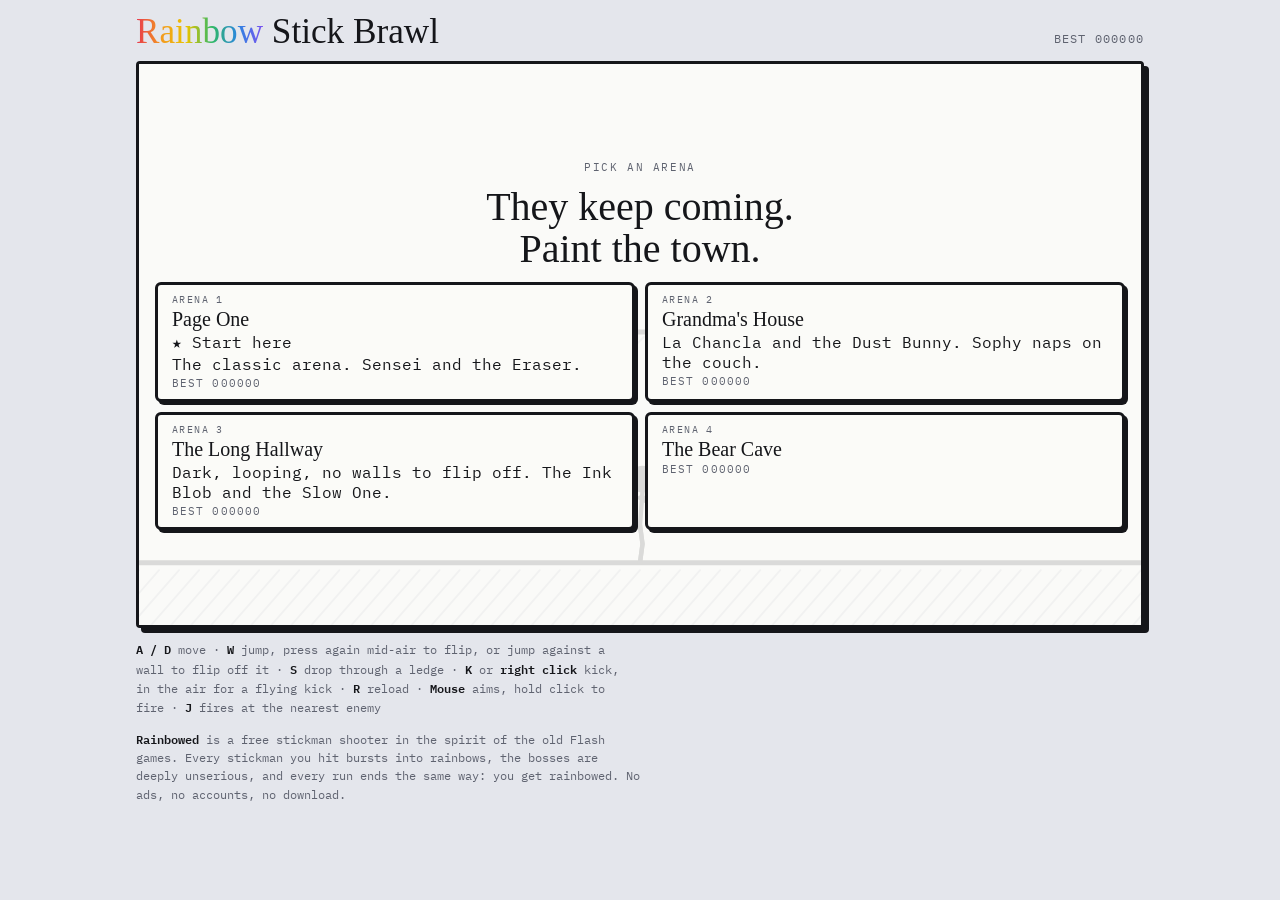
==== public/index.html @ aa9f3fd4 "Add Arena 4: The Bear Cave, with the Cub and the Clown Car A huge bear sleeps in the middle of the c" ====
<!doctype html>
<html lang="en">
<head>
<meta charset="utf-8">
<meta name="viewport" content="width=device-width, initial-scale=1, viewport-fit=cover">
<link rel="icon" href="/favicon.svg" type="image/svg+xml">
<link rel="manifest" href="/manifest.webmanifest">
<link rel="apple-touch-icon" href="/icons/apple-touch-icon.png">
<meta name="theme-color" content="#e4e6ec">
<meta name="mobile-web-app-capable" content="yes">
<meta name="apple-mobile-web-app-capable" content="yes">
<meta name="apple-mobile-web-app-title" content="Rainbowed">
<title>Rainbowed — Free Stickman Shooter | Flash-Style Browser Game</title>
<meta name="description" content="Rainbowed is a free stickman shooter in the spirit of the old Flash games: every stickman you hit bursts into rainbows. Play in your browser on a phone or computer, no download, no ads.">
<link rel="canonical" href="https://rainbowed.ca/">
<!-- link previews (Bluesky, Discord, iMessage, Facebook...) -->
<meta property="og:type" content="website">
<meta property="og:site_name" content="Rainbowed">
<meta property="og:title" content="Rainbowed: Rainbow Stick Brawl">
<meta property="og:description" content="A free stickman shooter where every enemy bursts into rainbows. Play it in your browser, no download.">
<meta property="og:url" content="https://rainbowed.ca/">
<meta property="og:image" content="https://rainbowed.ca/og.png">
<meta property="og:image:width" content="1200">
<meta property="og:image:height" content="630">
<meta property="og:image:alt" content="A stickman fires a rainbow grenade into a crowd while a supply crate parachutes in and RAINBOW TIME flashes across the screen.">
<meta name="twitter:card" content="summary_large_image">
<script type="application/ld+json">
{"@context":"https://schema.org","@type":"VideoGame","name":"Rainbowed","alternateName":"Rainbow Stick Brawl","url":"https://rainbowed.ca/","image":"https://rainbowed.ca/og.png",
 "description":"A free stickman shooter in the spirit of the old Flash games. Every stickman you hit bursts into rainbows.",
 "genre":["Action","Shooter"],"gamePlatform":"Web browser","applicationCategory":"Game","operatingSystem":"Any",
 "offers":{"@type":"Offer","price":"0","priceCurrency":"CAD"}}
</script>
<link rel="preconnect" href="https://fonts.googleapis.com">
<link rel="preconnect" href="https://fonts.gstatic.com" crossorigin>
<link rel="stylesheet" href="https://fonts.googleapis.com/css2?family=Permanent+Marker&family=IBM+Plex+Mono:wght@400;600&display=swap">
<link rel="stylesheet" href="style.css">
</head>
<body>


<main class="wrap">
  <header class="bar">
    <h1><span class="rb">Rainbow</span> Stick Brawl</h1>
    <span class="best" id="best">Best 000000</span>
  </header>

  <div class="stage">
    <canvas id="game" aria-label="Game arena"></canvas>
    <div class="pad-editor" id="pad-editor" hidden>
      <p>Drag each side up or down to fit your thumbs.</p>
      <div class="row"><button class="go ghost" id="pad-smaller" type="button" aria-label="Smaller buttons">−</button><span>Size</span><button class="go ghost" id="pad-bigger" type="button" aria-label="Bigger buttons">+</button></div>
      <div class="row"><button class="go ghost" id="pad-reset" type="button">Reset</button><button class="go" id="pad-done" type="button">Done</button></div>
    </div>
    <div id="overlay">
      <span class="arena" id="ov-arena">Pick an arena</span>
      <h2 id="ov-title">They keep coming.<br>Paint the town.</h2>
      <div class="score" id="ov-score" hidden></div>
      <div class="stats" id="ov-stats" hidden></div>
      <!-- the leaderboard: initials entry when a run makes the top 10, then the board -->
      <div class="initials" id="ov-initials" hidden>
        <span class="hs" id="ini-msg">New high score! Enter your initials</span>
        <div class="ini-row"><div class="slots" id="ini-slots"></div><button class="go" id="ini-ok" type="button">OK</button></div>
      </div>
      <ol class="board" id="ov-board" hidden></ol>
      <p id="ov-text">Stickmen pour in from both sides and drop from the sky. Every third kill in a row slows time. Reach 25 kills and something big shows up.</p>
      <div class="arenas" id="arena-list"></div>
      <button class="go ghost" id="edit-pad" type="button">Move buttons</button>
      <div class="actions" id="ov-actions" hidden>
        <button class="go" id="go" type="button">Again</button>
        <button class="go ghost" id="to-arenas" type="button">Arenas</button>
        <button class="go ghost" id="share" type="button">Share</button>
      </div>
      <!-- hidden: tap the line above the title five times -->
      <form class="code" id="code-form" hidden>
        <input id="code-input" type="text" autocomplete="off" autocapitalize="off" autocorrect="off" spellcheck="false" maxlength="20" placeholder="secret code" aria-label="Secret code">
        <button class="go ghost" type="submit">Enter</button>
        <span class="code-msg" id="code-msg"></span>
      </form>
    </div>
  </div>

  <div class="pad" id="pad">
    <!-- SNES style: a D-pad on the left, the four-button diamond on the right -->
    <div class="rack rack-l dpad" id="rack-left">
      <button data-k="jump" class="n" type="button" aria-label="Jump">▲</button>
      <button data-k="left" class="w" type="button" aria-label="Move left">◀</button>
      <button data-k="right" class="e" type="button" aria-label="Move right">▶</button>
      <button data-k="down" class="s" type="button" aria-label="Drop through a shelf">▼</button>
    </div>
    <div class="rack rack-r" id="rack-right">
      <button data-k="reload" class="n small" type="button">Reload</button>
      <button data-k="kick" class="w" type="button">Kick</button>
      <button data-k="fire" class="e fire" type="button">Fire</button>
      <button data-k="jump" class="s" type="button">Jump</button>
    </div>
  </div>

  <p class="help help-desk"><b>A / D</b> move · <b>W</b> jump, press again mid-air to flip, or jump against a wall to flip off it · <b>S</b> drop through a ledge · <b>K</b> or <b>right click</b> kick, in the air for a flying kick · <b>R</b> reload · <b>Mouse</b> aims, hold click to fire · <b>J</b> fires at the nearest enemy</p>
  <p class="help help-touch"><b>Fire</b> auto-aims at the nearest stickman. You can also press and hold the arena to shoot where your finger is. The gun holds 12 shots and reloads on its own, so kick while it does. Tap <b>Jump</b> twice to backflip, or jump against a wall to flip off it. <b>Kick</b> launches stickmen into each other. Turn your phone sideways for a bigger arena.</p>
  <p class="about"><b>Rainbowed</b> is a free stickman shooter in the spirit of the old Flash games. Every stickman you hit bursts into rainbows, the bosses are deeply unserious, and every run ends the same way: you get rainbowed. No ads, no accounts, no download.</p>
</main>

<!-- Engine first, then arenas and bosses register themselves, then main boots the game. -->
<script src="js/engine/core.js"></script>
<script src="js/arenas/page-one.js"></script>
<script src="js/arenas/grandmas-house.js"></script>
<script src="js/arenas/long-hallway.js"></script>
<script src="js/arenas/bear-cave.js"></script>
<script src="js/engine/input.js"></script>
<script src="js/engine/world.js"></script>
<script src="js/engine/weapons.js"></script>
<script src="js/engine/wipe.js"></script>
<script src="js/engine/bosses.js"></script>
<script src="js/bosses/giant.js"></script>
<script src="js/bosses/sensei.js"></script>
<script src="js/bosses/eraser.js"></script>
<script src="js/bosses/dustbunny.js"></script>
<script src="js/bosses/chancla.js"></script>
<script src="js/bosses/inkblob.js"></script>
<script src="js/bosses/slowone.js"></script>
<script src="js/bosses/cub.js"></script>
<script src="js/bosses/clowncar.js"></script>
<script src="js/engine/update.js"></script>
<script src="js/engine/draw.js"></script>
<script src="js/engine/padlayout.js"></script>
<script src="js/engine/board.js"></script>
<script src="js/main.js"></script>
</body>
</html>
---- public/style.css ----
/* Layout: one sheet of paper as the arena, ink-drawn controls beneath it, like an old Flash player window on a desk */
:root{
  --desk:#e4e6ec;
  --paper:#fbfbf8;
  --ink:#15161a;
  --muted:#5f6370;
  --accent:#e8384f;
  --display:"Permanent Marker","Marker Felt","Comic Sans MS",cursive;
  --mono:"IBM Plex Mono",ui-monospace,Menlo,Consolas,monospace;
  color-scheme:light;
}
html,body{height:100%}
body{background:var(--desk);color:var(--ink);font-family:var(--mono);-webkit-tap-highlight-color:transparent}
.wrap{max-width:1040px;margin-inline:auto;padding-inline:16px;padding-block:14px 22px;display:flex;flex-direction:column;gap:12px;box-sizing:border-box}
.bar{display:flex;align-items:baseline;justify-content:space-between;gap:8px 16px;flex-wrap:wrap}
h1{font-family:var(--display);font-weight:400;font-size:clamp(1.4rem,4.2vw,2.2rem);line-height:1;margin:0;text-wrap:balance}
h1 .rb{background:linear-gradient(90deg,#e8384f,#f39a1f,#e9c400,#2fb866,#2b86e0,#7a4ff0);-webkit-background-clip:text;background-clip:text;color:transparent}
.best{font-size:.75rem;letter-spacing:.1em;text-transform:uppercase;color:var(--muted);font-variant-numeric:tabular-nums}
.stage{position:relative;width:100%;max-width:min(100%,max(320px,calc((100dvh - 230px) * 16 / 9)));margin-inline:auto;aspect-ratio:16/9;background:var(--paper);border:3px solid var(--ink);border-radius:4px;box-shadow:5px 5px 0 var(--ink);overflow:hidden;box-sizing:border-box}
canvas{display:block;width:100%;height:100%;touch-action:none;cursor:crosshair}
#overlay{position:absolute;inset:0;display:flex;flex-direction:column;align-items:center;justify-content:center;gap:12px;text-align:center;padding:16px;background:color-mix(in srgb,var(--paper) 86%,transparent)}
#overlay.wiped{background:transparent}
#overlay h2{font-family:var(--display);font-weight:400;font-size:clamp(1.3rem,5vw,2.5rem);line-height:1.05;margin:0;text-wrap:balance}
#overlay .arena{font-size:.7rem;letter-spacing:.14em;text-transform:uppercase;color:var(--muted)}
#overlay p{margin:0;max-width:38ch;color:var(--muted);font-size:.82rem;line-height:1.5}
#overlay .arenas{display:flex;flex-wrap:wrap;justify-content:center;gap:10px}
/* the start screen: arenas in a 2x2 grid, and the intro line goes (it's in the about text) */
#overlay.picking .arenas{display:grid;grid-template-columns:repeat(2,minmax(0,auto));justify-content:center}
#overlay.picking #ov-text{display:none}
@media (max-height:520px){
  #overlay.picking h2{display:none}
  #overlay.picking{gap:6px;padding-inline:8px}
  /* a phone on its side: all four arenas in one row */
  #overlay.picking .arenas{grid-template-columns:repeat(4,minmax(0,1fr));gap:6px;width:100%}
  #overlay.picking .arena-card{padding:5px 7px 6px;box-shadow:2px 2px 0 var(--ink);border-width:2.5px}
  #overlay.picking .arena-card .name{font-size:.92rem;line-height:1.05}
  #overlay.picking .arena-card .num{font-size:.5rem}
  #overlay.picking .arena-card .best{font-size:.56rem}
  #overlay.picking .arena-card .top3{font-size:.56rem;gap:0}
  #overlay.picking .arena-card .top3 li{gap:4px}
}
.arena-card{display:grid;align-content:start;gap:2px;text-align:left;min-width:150px;padding:8px 14px 9px;border:3px solid var(--ink);border-radius:6px;background:var(--paper);color:var(--ink);box-shadow:3px 3px 0 var(--ink);cursor:pointer;font:inherit}
.arena-card .num{font-size:.62rem;letter-spacing:.14em;text-transform:uppercase;color:var(--muted)}
.arena-card .name{font-family:var(--display);font-size:1.25rem;line-height:1.1}
.arena-card .best{font-size:.68rem;color:var(--muted);font-variant-numeric:tabular-nums}
.arena-card .top3{list-style:none;margin:4px 0 0;padding:5px 0 0;border-top:1.5px dashed var(--muted);display:grid;gap:1px;font-size:.66rem;font-variant-numeric:tabular-nums}
.arena-card .top3 li{display:flex;gap:7px}
.arena-card .top3 .r{color:var(--muted)}
.arena-card .top3 .n{font-weight:600;letter-spacing:.1em}
.arena-card .top3 .s{margin-left:auto}
.arena-card .top3 li:first-child{color:var(--accent)}
.arena-card .top3 li.empty{color:var(--muted);font-style:italic}
@media (max-width:560px){.arena-card .top3{display:none}}
.arena-card:hover{border-color:var(--accent);box-shadow:3px 3px 0 var(--accent)}
.arena-card:focus-visible{outline:3px solid var(--accent);outline-offset:3px}
.arena-card:disabled{border-style:dashed;box-shadow:none;background:transparent;color:var(--muted);cursor:default}
.arena-card:disabled:hover{border-color:var(--ink)}
#overlay .actions{display:flex;flex-wrap:wrap;justify-content:center;gap:10px}
.code{display:flex;flex-wrap:wrap;justify-content:center;align-items:center;gap:8px}
.code input{font:600 .9rem "IBM Plex Mono",ui-monospace,monospace;padding:7px 10px;width:10em;border:3px solid var(--ink);border-radius:6px;background:var(--paper);color:var(--ink)}
.code input:focus-visible{outline:3px solid var(--accent);outline-offset:2px}
.code-msg{flex-basis:100%;font-size:.75rem;color:var(--muted);min-height:1em}
#ov-arena{cursor:default;user-select:none;-webkit-user-select:none}
.go.ghost{background:transparent;color:var(--ink)}
.go.ghost:hover{background:var(--ink);border-color:var(--ink);color:var(--paper)}
@media (max-width:560px),(max-height:520px){#overlay{gap:8px;padding:10px}#overlay h2{font-size:clamp(1.1rem,4vw,1.6rem)}#overlay.picking p{display:none}.arena-card{min-width:0;padding:6px 10px}.arena-card .name{font-size:1rem}.go{font-size:1rem;padding:6px 18px}}
#overlay .stats{display:flex;gap:6px 18px;flex-wrap:wrap;justify-content:center;font-size:.72rem;letter-spacing:.12em;text-transform:uppercase;color:var(--muted);font-variant-numeric:tabular-nums}
@media (max-width:560px){#overlay.picking h2{display:none}.arena-card .num{font-size:.55rem}#overlay p{display:none}#overlay .score{font-size:1.5rem}#overlay .arena{font-size:.6rem}#overlay .stats{gap:2px 12px;font-size:.62rem}}
#overlay .stats b{color:var(--ink);font-weight:600;letter-spacing:.04em}
#overlay .initials{display:flex;flex-direction:column;align-items:center;gap:4px}
#overlay .initials .hs{font-family:var(--display);font-size:1rem;color:var(--accent)}
#overlay .slots{display:flex;gap:14px}
#overlay .slot{display:flex;flex-direction:column;align-items:center}
#overlay .slot button{background:none;border:0;color:var(--ink);font-size:.85rem;padding:2px 12px;cursor:pointer;touch-action:manipulation}
#overlay .slot b{font-family:var(--display);font-weight:400;font-size:2rem;line-height:1.1;width:1.3em;border-bottom:3px solid var(--muted);cursor:pointer}
#overlay .slot.on b{border-color:var(--accent);color:var(--accent)}
#overlay .initials .go{font-size:.95rem;padding:4px 22px}
#overlay .ini-row{display:flex;align-items:center;gap:22px}
/* short screens (a phone on its side): make room for the initials and the board */
@media (max-height:520px){
  #overlay.ranked{gap:5px}
  #overlay.ranked .arena{display:none}
  #overlay.ranked h2{font-size:1.15rem}
  #overlay.ranked .score{font-size:1.5rem;line-height:1}
  #overlay.ranked .initials .hs{font-size:.85rem}
  #overlay.ranked .slot b{font-size:1.5rem}
  #overlay.ranked .slot button{padding:0 12px;font-size:.75rem}
  #overlay.ranked .board{font-size:.68rem}
  #overlay.ranked .go{font-size:.95rem;padding:4px 18px}
}
#overlay .board{list-style:none;margin:0;padding:0;display:grid;grid-auto-flow:column;grid-template-rows:repeat(5,auto);gap:1px 28px;font-size:.78rem;font-variant-numeric:tabular-nums}
#overlay .board li{display:flex;gap:10px;color:var(--ink)}
#overlay .board .r{color:var(--muted);min-width:2ch;text-align:right}
#overlay .board .n{font-weight:600;letter-spacing:.12em}
#overlay .board li.me{color:var(--accent)}
#overlay .board li.empty{color:var(--muted)}
/* narrow portrait phones: squeeze the board and buttons onto the small arena */
@media (max-width:560px){
  #overlay.ranked{gap:3px;padding:6px}
  #overlay.ranked .arena,#overlay.ranked .stats{display:none}
  #overlay.ranked h2{font-size:1rem}
  #overlay.ranked .score{font-size:1.2rem;line-height:1}
  #overlay.ranked .board{font-size:.58rem;gap:0 16px}
  #overlay.ranked .initials .hs{font-size:.72rem}
  #overlay.ranked .slot b{font-size:1.2rem}
  #overlay.ranked .slot button{padding:0 10px;font-size:.65rem}
  #overlay.ranked .actions{flex-wrap:nowrap;gap:6px}
  #overlay.ranked .go{font-size:.8rem;padding:3px 12px}
}
#overlay .score{font-family:var(--display);font-size:clamp(1.6rem,6vw,3rem);color:var(--ink);font-variant-numeric:tabular-nums}
.go{font-family:var(--display);font-size:1.15rem;padding:9px 28px;border:3px solid var(--ink);background:var(--ink);color:var(--paper);border-radius:999px;cursor:pointer}
.go:hover{background:var(--accent);border-color:var(--accent)}
.go:focus-visible,.pad button:focus-visible{outline:3px solid var(--accent);outline-offset:3px}
.pad{display:none;justify-content:space-between;align-items:center;gap:8px;user-select:none;-webkit-user-select:none;touch-action:none;--bs:clamp(46px,13vw,58px)}
/* each rack is a diamond of four round buttons, like a D-pad or the SNES A/B/X/Y */
.rack{position:relative;flex:none;width:calc(var(--bs) * 2.44);height:calc(var(--bs) * 2.44)}
.pad button{position:absolute;box-sizing:border-box;width:var(--bs);height:var(--bs);border-radius:50%;border:3px solid var(--ink);background:var(--paper);color:var(--ink);font-family:var(--display);font-size:calc(var(--bs) * .27);touch-action:none;padding:0;box-shadow:3px 3px 0 var(--ink)}
.rack .n{left:calc(var(--bs) * .72);top:0}
.rack .w{left:0;top:calc(var(--bs) * .72)}
.rack .e{left:calc(var(--bs) * 1.44);top:calc(var(--bs) * .72)}
.rack .s{left:calc(var(--bs) * .72);top:calc(var(--bs) * 1.44)}
.dpad button{font-size:calc(var(--bs) * .36)}
.pad button.on{background:var(--ink);color:var(--paper);transform:translate(2px,2px);box-shadow:1px 1px 0 var(--ink)}
.pad .fire{background:var(--accent);color:var(--paper)}
.pad .fire.on{background:var(--ink)}
.pad .small{font-size:calc(var(--bs) * .22)}
#edit-pad{display:none}
.pad-editor{position:absolute;inset:0;z-index:3;display:flex;flex-direction:column;align-items:center;justify-content:center;gap:10px;text-align:center;padding:12px;background:color-mix(in srgb,var(--paper) 80%,transparent)}
.pad-editor p{margin:0;font-size:.85rem;color:var(--ink)}
.pad-editor .row{display:flex;gap:10px;align-items:center}
.pad-editor .row span{font-size:.75rem;letter-spacing:.12em;text-transform:uppercase;color:var(--muted)}
.pad-editor #pad-smaller,.pad-editor #pad-bigger{padding:2px 16px;font-size:1.3rem}
body.editing .rack{outline:3px dashed var(--accent);outline-offset:6px;border-radius:12px;cursor:ns-resize}
.about{font-size:.72rem;line-height:1.6;color:var(--muted);margin:0;max-width:72ch}
.about b{color:var(--ink);font-weight:600}
.help{margin:0;font-size:.78rem;line-height:1.55;color:var(--muted);max-width:70ch}
.help b{color:var(--ink);font-weight:600}
@media (pointer:coarse){.pad{display:flex}.help-desk{display:none}}
@media (pointer:fine){.help-touch{display:none}}
/* Phone sideways: controls on the sides, vertically centred where thumbs rest; the arena gets the full height */
@media (pointer:coarse) and (orientation:landscape){
  .wrap{max-width:none;min-height:100dvh;display:grid;grid-template-columns:1fr auto 1fr;grid-template-areas:"move stage act";align-items:center;gap:10px;padding-block:6px;padding-left:max(24px,calc(env(safe-area-inset-left,0px) + 12px));padding-right:max(24px,calc(env(safe-area-inset-right,0px) + 12px))}
  .bar,.help,.about{display:none}
  .stage{grid-area:stage;max-width:none;margin:0}
  .pad{display:contents}
  .wrap,.pad{--bs:calc(52px * var(--pad-scale, 1))}
  .stage{width:min(calc(100vw - var(--bs) * 4.88 - 84px),calc((100dvh - 16px) * 16 / 9))}
  /* each side's height is set by the Move buttons editor (--pad-left / --pad-right, in % of screen height) */
  .rack-l{grid-area:move;align-self:start;justify-self:center;margin-top:calc(var(--pad-left, 18) * 1dvh)}
  .rack-r{grid-area:act;align-self:start;justify-self:center;margin-top:calc(var(--pad-right, 14) * 1dvh)}
  #overlay.picking #edit-pad{display:inline-block;font-size:.8rem;padding:4px 14px}
}

/* page reset */
html,body{margin:0}:root{padding-top:env(safe-area-inset-top,0px);padding-bottom:env(safe-area-inset-bottom,0px)}[hidden]{display:none!important}
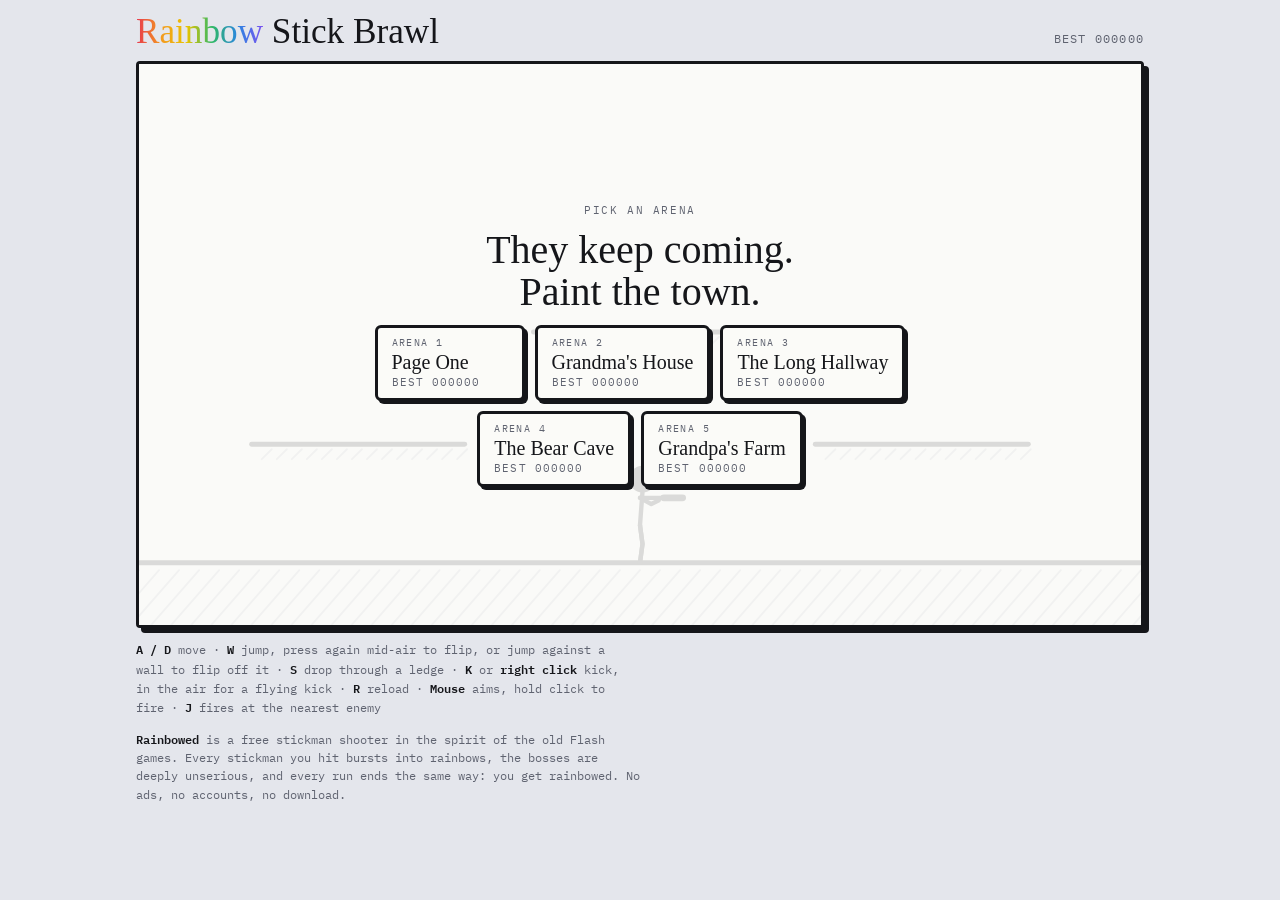
==== commit 94820984: "Add Arena 5: Grandpa's Farm, with Buster, the Rooster and Grandpa A red barn (stickmen come out of t" ====
--- a/public/index.html
+++ b/public/index.html
@@ -106,6 +106,7 @@
 <script src="js/arenas/grandmas-house.js"></script>
 <script src="js/arenas/long-hallway.js"></script>
 <script src="js/arenas/bear-cave.js"></script>
+<script src="js/arenas/grandpas-farm.js"></script>
 <script src="js/engine/input.js"></script>
 <script src="js/engine/world.js"></script>
 <script src="js/engine/weapons.js"></script>
@@ -120,6 +121,8 @@
 <script src="js/bosses/slowone.js"></script>
 <script src="js/bosses/cub.js"></script>
 <script src="js/bosses/clowncar.js"></script>
+<script src="js/bosses/rooster.js"></script>
+<script src="js/bosses/grandpa.js"></script>
 <script src="js/engine/update.js"></script>
 <script src="js/engine/draw.js"></script>
 <script src="js/engine/padlayout.js"></script>
--- a/public/style.css
+++ b/public/style.css
@@ -25,19 +25,22 @@
 #overlay p{margin:0;max-width:38ch;color:var(--muted);font-size:.82rem;line-height:1.5}
 #overlay .arenas{display:flex;flex-wrap:wrap;justify-content:center;gap:10px}
 /* the start screen: arenas in a 2x2 grid, and the intro line goes (it's in the about text) */
-#overlay.picking .arenas{display:grid;grid-template-columns:repeat(2,minmax(0,auto));justify-content:center}
+#overlay.picking .arenas{display:flex;flex-wrap:wrap;justify-content:center;max-width:calc(var(--cols,2) * 200px + 20px)}
 #overlay.picking #ov-text{display:none}
 @media (max-height:520px){
   #overlay.picking h2{display:none}
   #overlay.picking{gap:6px;padding-inline:8px}
   /* a phone on its side: all four arenas in one row */
-  #overlay.picking .arenas{grid-template-columns:repeat(4,minmax(0,1fr));gap:6px;width:100%}
-  #overlay.picking .arena-card{padding:5px 7px 6px;box-shadow:2px 2px 0 var(--ink);border-width:2.5px}
-  #overlay.picking .arena-card .name{font-size:.92rem;line-height:1.05}
+  #overlay.picking .arenas{display:grid;max-width:none;grid-template-columns:repeat(var(--n,4),minmax(0,1fr));gap:6px;width:100%}
+  #overlay.picking .arena-card{padding:5px 5px 6px;box-shadow:2px 2px 0 var(--ink);border-width:2.5px}
+  #overlay.picking .arena-card{container-type:inline-size}
+  #overlay.picking .arena-card .name{font-size:min(.8rem, 17cqw);line-height:1.05}
   #overlay.picking .arena-card .num{font-size:.5rem}
-  #overlay.picking .arena-card .best{font-size:.56rem}
-  #overlay.picking .arena-card .top3{font-size:.56rem;gap:0}
+  #overlay.picking .arena-card .best{font-size:min(.52rem, 11cqw);white-space:nowrap}
+  #overlay.picking .arena-card .top3{font-size:.52rem;gap:0}
   #overlay.picking .arena-card .top3 li{gap:4px}
+  #overlay.picking .arena-card .top3 .r{display:none}   /* the order shows the ranking; saves room */
+  #overlay.picking .arena-card .top3 .n{letter-spacing:.02em}
 }
 .arena-card{display:grid;align-content:start;gap:2px;text-align:left;min-width:150px;padding:8px 14px 9px;border:3px solid var(--ink);border-radius:6px;background:var(--paper);color:var(--ink);box-shadow:3px 3px 0 var(--ink);cursor:pointer;font:inherit}
 .arena-card .num{font-size:.62rem;letter-spacing:.14em;text-transform:uppercase;color:var(--muted)}
@@ -50,7 +53,7 @@
 .arena-card .top3 .s{margin-left:auto}
 .arena-card .top3 li:first-child{color:var(--accent)}
 .arena-card .top3 li.empty{color:var(--muted);font-style:italic}
-@media (max-width:560px){.arena-card .top3{display:none}}
+@media (max-width:560px){.arena-card .top3{display:none}#overlay.picking .arenas{display:grid;max-width:none;grid-template-columns:repeat(var(--pcols,2),minmax(0,auto));gap:6px}#overlay.picking .arena-card{padding:4px 8px 5px}#overlay.picking .arena-card .name{font-size:.82rem}#overlay.picking .arena-card .best{font-size:.55rem;white-space:nowrap}}
 .arena-card:hover{border-color:var(--accent);box-shadow:3px 3px 0 var(--accent)}
 .arena-card:focus-visible{outline:3px solid var(--accent);outline-offset:3px}
 .arena-card:disabled{border-style:dashed;box-shadow:none;background:transparent;color:var(--muted);cursor:default}
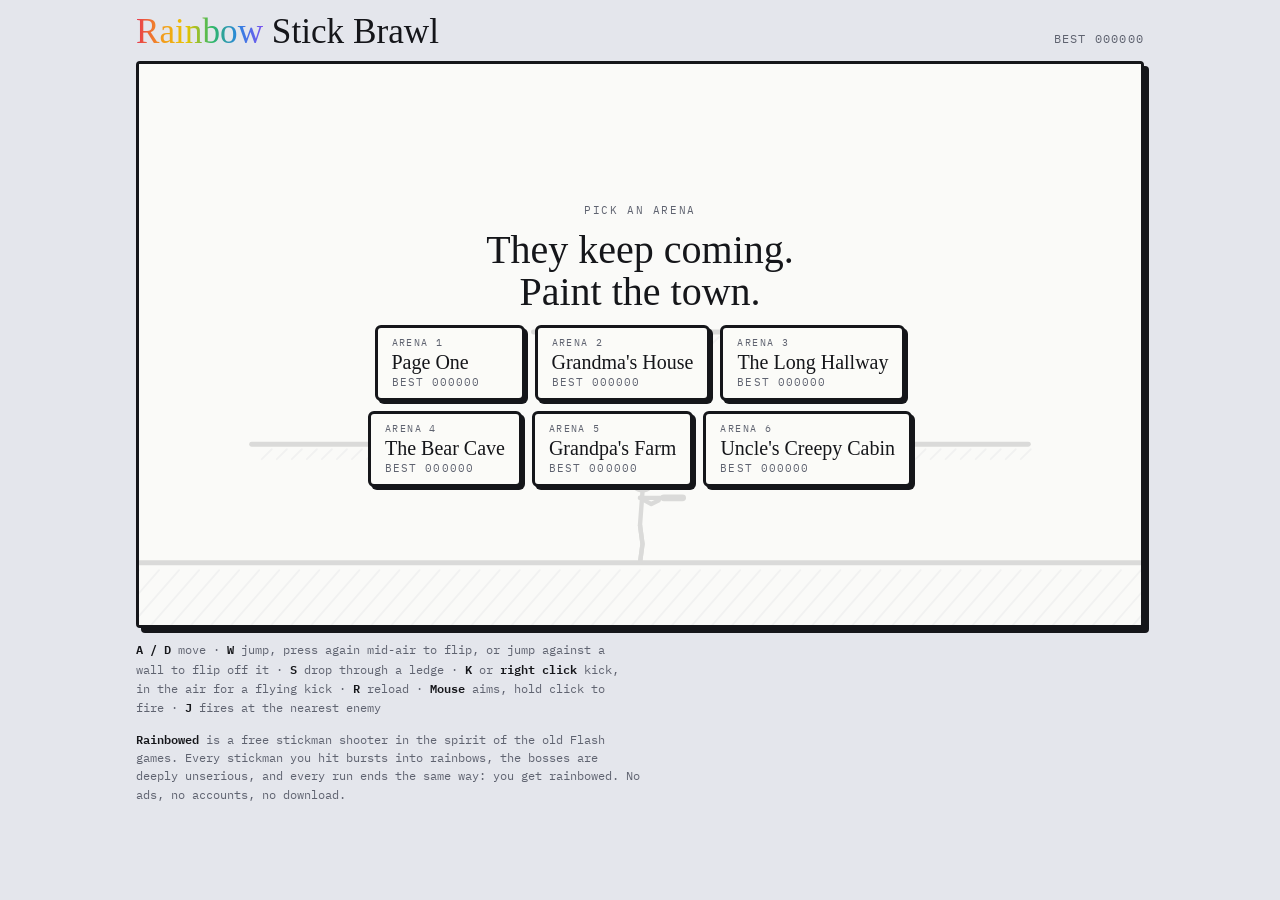
==== commit 7144fa6a: "Add Arena 6: Uncle's Creepy Cabin (Casey's idea), with sound A dark log cabin at night: fireplace, a" ====
--- a/public/index.html
+++ b/public/index.html
@@ -102,11 +102,13 @@
 
 <!-- Engine first, then arenas and bosses register themselves, then main boots the game. -->
 <script src="js/engine/core.js"></script>
+<script src="js/engine/sound.js"></script>
 <script src="js/arenas/page-one.js"></script>
 <script src="js/arenas/grandmas-house.js"></script>
 <script src="js/arenas/long-hallway.js"></script>
 <script src="js/arenas/bear-cave.js"></script>
 <script src="js/arenas/grandpas-farm.js"></script>
+<script src="js/arenas/creepy-cabin.js"></script>
 <script src="js/engine/input.js"></script>
 <script src="js/engine/world.js"></script>
 <script src="js/engine/weapons.js"></script>
@@ -123,6 +125,8 @@
 <script src="js/bosses/clowncar.js"></script>
 <script src="js/bosses/rooster.js"></script>
 <script src="js/bosses/grandpa.js"></script>
+<script src="js/bosses/hand.js"></script>
+<script src="js/bosses/tree.js"></script>
 <script src="js/engine/update.js"></script>
 <script src="js/engine/draw.js"></script>
 <script src="js/engine/padlayout.js"></script>
--- a/public/style.css
+++ b/public/style.css
@@ -41,6 +41,7 @@
   #overlay.picking .arena-card .top3 li{gap:4px}
   #overlay.picking .arena-card .top3 .r{display:none}   /* the order shows the ranking; saves room */
   #overlay.picking .arena-card .top3 .n{letter-spacing:.02em}
+  #overlay.picking .arenas.two-rows .top3 li:nth-child(n+2),#overlay.picking .arenas.two-rows .num{display:none}
 }
 .arena-card{display:grid;align-content:start;gap:2px;text-align:left;min-width:150px;padding:8px 14px 9px;border:3px solid var(--ink);border-radius:6px;background:var(--paper);color:var(--ink);box-shadow:3px 3px 0 var(--ink);cursor:pointer;font:inherit}
 .arena-card .num{font-size:.62rem;letter-spacing:.14em;text-transform:uppercase;color:var(--muted)}
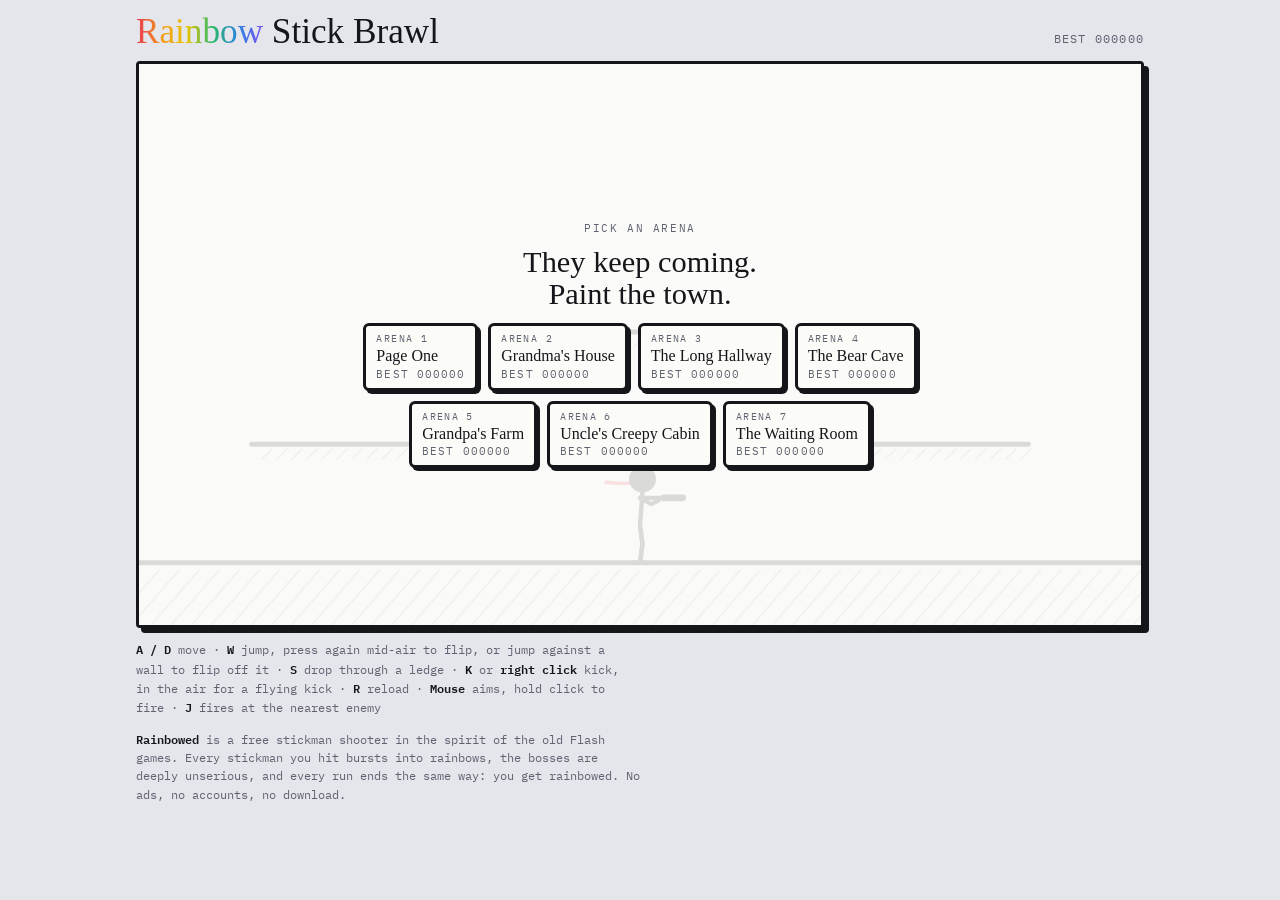
==== commit 5be391b5: "Add Arena 7: The Waiting Room, with the Printer and the Clerk A government office: beige walls, oran" ====
--- a/public/index.html
+++ b/public/index.html
@@ -109,6 +109,7 @@
 <script src="js/arenas/bear-cave.js"></script>
 <script src="js/arenas/grandpas-farm.js"></script>
 <script src="js/arenas/creepy-cabin.js"></script>
+<script src="js/arenas/waiting-room.js"></script>
 <script src="js/engine/input.js"></script>
 <script src="js/engine/world.js"></script>
 <script src="js/engine/weapons.js"></script>
@@ -127,6 +128,8 @@
 <script src="js/bosses/grandpa.js"></script>
 <script src="js/bosses/hand.js"></script>
 <script src="js/bosses/tree.js"></script>
+<script src="js/bosses/printer.js"></script>
+<script src="js/bosses/clerk.js"></script>
 <script src="js/engine/update.js"></script>
 <script src="js/engine/draw.js"></script>
 <script src="js/engine/padlayout.js"></script>
--- a/public/style.css
+++ b/public/style.css
@@ -27,6 +27,11 @@
 /* the start screen: arenas in a 2x2 grid, and the intro line goes (it's in the about text) */
 #overlay.picking .arenas{display:flex;flex-wrap:wrap;justify-content:center;max-width:calc(var(--cols,2) * 200px + 20px)}
 #overlay.picking #ov-text{display:none}
+/* lots of arenas: smaller cards so four fit across */
+#overlay.picking .arenas.many{max-width:calc(4 * 172px)}
+#overlay.picking .arenas.many .arena-card{min-width:0;max-width:166px;padding:6px 10px 7px}
+#overlay.picking .arenas.many .arena-card .name{font-size:1rem}
+#overlay.picking:has(.arenas.many) h2{font-size:clamp(1.1rem,3.6vw,1.9rem)}
 @media (max-height:520px){
   #overlay.picking h2{display:none}
   #overlay.picking{gap:6px;padding-inline:8px}
@@ -42,6 +47,9 @@
   #overlay.picking .arena-card .top3 .r{display:none}   /* the order shows the ranking; saves room */
   #overlay.picking .arena-card .top3 .n{letter-spacing:.02em}
   #overlay.picking .arenas.two-rows .top3 li:nth-child(n+2),#overlay.picking .arenas.two-rows .num{display:none}
+  #overlay.picking .arenas.two-rows .arena-card{padding:3px 5px 4px;max-width:none}
+  #overlay.picking .arenas.two-rows .arena-card .name{font-size:min(.8rem, 13cqw)}
+  #overlay.picking .arenas.two-rows .top3{margin-top:2px;padding-top:2px}
 }
 .arena-card{display:grid;align-content:start;gap:2px;text-align:left;min-width:150px;padding:8px 14px 9px;border:3px solid var(--ink);border-radius:6px;background:var(--paper);color:var(--ink);box-shadow:3px 3px 0 var(--ink);cursor:pointer;font:inherit}
 .arena-card .num{font-size:.62rem;letter-spacing:.14em;text-transform:uppercase;color:var(--muted)}
@@ -54,7 +62,7 @@
 .arena-card .top3 .s{margin-left:auto}
 .arena-card .top3 li:first-child{color:var(--accent)}
 .arena-card .top3 li.empty{color:var(--muted);font-style:italic}
-@media (max-width:560px){.arena-card .top3{display:none}#overlay.picking .arenas{display:grid;max-width:none;grid-template-columns:repeat(var(--pcols,2),minmax(0,auto));gap:6px}#overlay.picking .arena-card{padding:4px 8px 5px}#overlay.picking .arena-card .name{font-size:.82rem}#overlay.picking .arena-card .best{font-size:.55rem;white-space:nowrap}}
+@media (max-width:560px){.arena-card .top3{display:none}#overlay.picking .arenas{display:grid;max-width:none;width:100%;grid-template-columns:repeat(var(--pcols,2),minmax(0,1fr));gap:6px}#overlay.picking .arena-card{padding:4px 8px 5px;container-type:inline-size}#overlay.picking .arena-card .name{font-size:min(.82rem, 11.5cqw)}#overlay.picking .arenas.many .num{display:none}#overlay.picking .arenas.many .arena-card .name{font-size:min(.82rem, 14.5cqw)}#overlay.picking .arenas.many .arena-card{padding:4px 5px 5px;max-width:none}#overlay.picking .arena-card .best{font-size:min(.55rem, 11cqw);white-space:nowrap}}
 .arena-card:hover{border-color:var(--accent);box-shadow:3px 3px 0 var(--accent)}
 .arena-card:focus-visible{outline:3px solid var(--accent);outline-offset:3px}
 .arena-card:disabled{border-style:dashed;box-shadow:none;background:transparent;color:var(--muted);cursor:default}
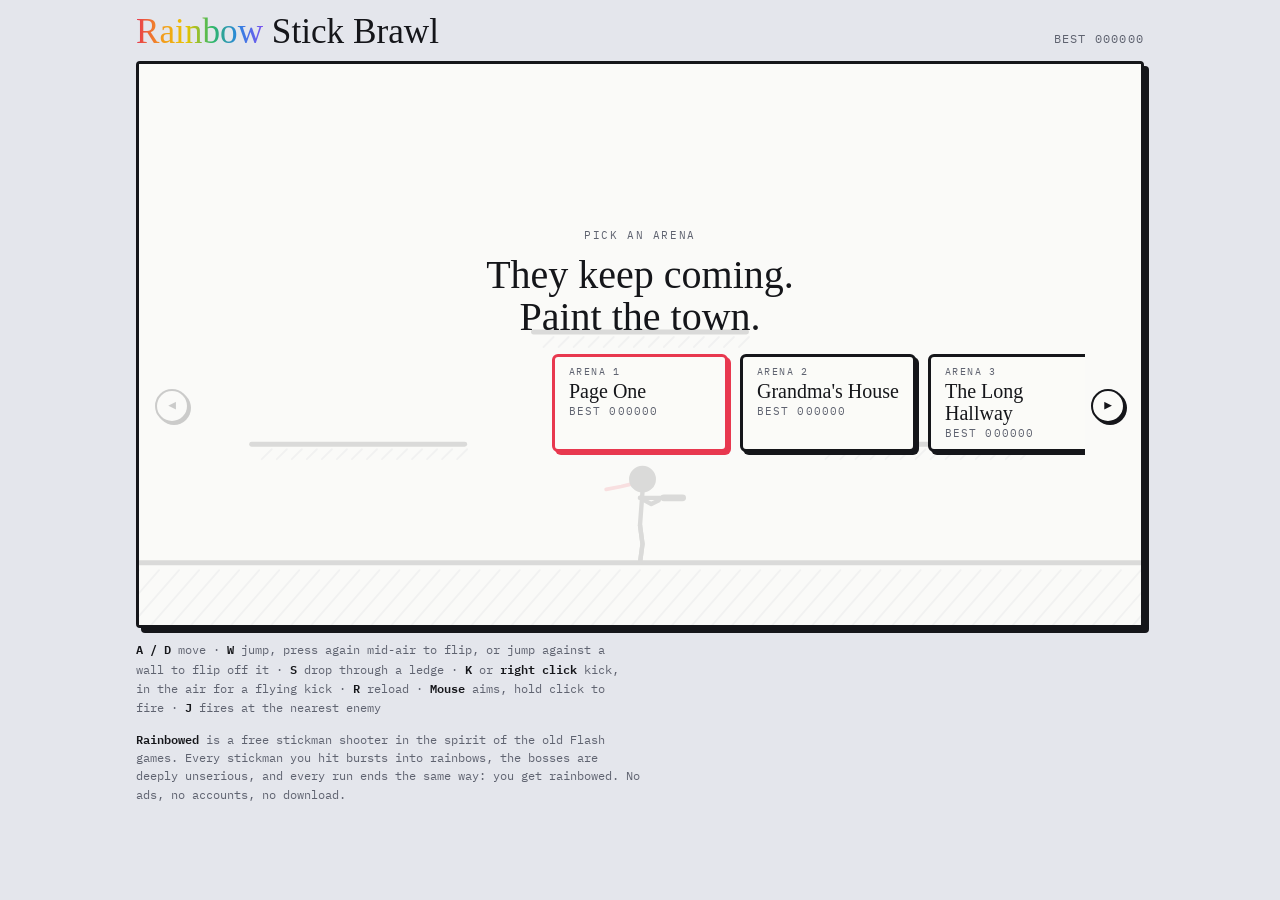
==== commit 2a38fc66: "Start screen: one swipeable row of arenas, ready for any number of them The arena cards no longer sq" ====
--- a/public/index.html
+++ b/public/index.html
@@ -63,7 +63,7 @@
       </div>
       <ol class="board" id="ov-board" hidden></ol>
       <p id="ov-text">Stickmen pour in from both sides and drop from the sky. Every third kill in a row slows time. Reach 25 kills and something big shows up.</p>
-      <div class="arenas" id="arena-list"></div>
+      <div class="arena-row"><button class="row-arrow" id="arena-prev" type="button" aria-label="Previous arenas">◀</button><div class="arenas" id="arena-list"></div><button class="row-arrow" id="arena-next" type="button" aria-label="More arenas">▶</button></div>
       <button class="go ghost" id="edit-pad" type="button">Move buttons</button>
       <div class="actions" id="ov-actions" hidden>
         <button class="go" id="go" type="button">Again</button>
--- a/public/style.css
+++ b/public/style.css
@@ -23,33 +23,28 @@
 #overlay h2{font-family:var(--display);font-weight:400;font-size:clamp(1.3rem,5vw,2.5rem);line-height:1.05;margin:0;text-wrap:balance}
 #overlay .arena{font-size:.7rem;letter-spacing:.14em;text-transform:uppercase;color:var(--muted)}
 #overlay p{margin:0;max-width:38ch;color:var(--muted);font-size:.82rem;line-height:1.5}
-#overlay .arenas{display:flex;flex-wrap:wrap;justify-content:center;gap:10px}
-/* the start screen: arenas in a 2x2 grid, and the intro line goes (it's in the about text) */
-#overlay.picking .arenas{display:flex;flex-wrap:wrap;justify-content:center;max-width:calc(var(--cols,2) * 200px + 20px)}
+/* the start screen: every arena in one row you swipe through (or use the arrows), so there's
+   always room for one more. The intro line goes here (it's in the about text). */
+#overlay .arena-row{display:none}
+#overlay.picking .arena-row{display:flex;align-items:center;gap:6px;width:100%;max-width:100%;--cw:176px}
+#overlay .arenas{display:flex;flex-wrap:nowrap;gap:12px;overflow-x:auto;overscroll-behavior-x:contain;scroll-snap-type:x mandatory;scrollbar-width:none;padding:4px calc(50% - var(--cw) / 2) 10px;flex:1;min-width:0}
+#overlay .arenas::-webkit-scrollbar{display:none}
+#overlay .arenas .arena-card{flex:0 0 var(--cw);min-width:0;scroll-snap-align:center}
+#overlay .arenas .arena-card.focus{border-color:var(--accent);box-shadow:3px 3px 0 var(--accent)}
+.row-arrow{flex:0 0 auto;width:34px;height:34px;padding:0;border-radius:50%;border:2.5px solid var(--ink);background:var(--paper);box-shadow:2px 2px 0 var(--ink);font:inherit;font-size:.8rem;line-height:1;cursor:pointer;color:var(--ink);touch-action:manipulation}
+.row-arrow:disabled{opacity:.2;cursor:default}
 #overlay.picking #ov-text{display:none}
-/* lots of arenas: smaller cards so four fit across */
-#overlay.picking .arenas.many{max-width:calc(4 * 172px)}
-#overlay.picking .arenas.many .arena-card{min-width:0;max-width:166px;padding:6px 10px 7px}
-#overlay.picking .arenas.many .arena-card .name{font-size:1rem}
-#overlay.picking:has(.arenas.many) h2{font-size:clamp(1.1rem,3.6vw,1.9rem)}
 @media (max-height:520px){
   #overlay.picking h2{display:none}
   #overlay.picking{gap:6px;padding-inline:8px}
-  /* a phone on its side: all four arenas in one row */
-  #overlay.picking .arenas{display:grid;max-width:none;grid-template-columns:repeat(var(--n,4),minmax(0,1fr));gap:6px;width:100%}
-  #overlay.picking .arena-card{padding:5px 5px 6px;box-shadow:2px 2px 0 var(--ink);border-width:2.5px}
-  #overlay.picking .arena-card{container-type:inline-size}
-  #overlay.picking .arena-card .name{font-size:min(.8rem, 17cqw);line-height:1.05}
+  #overlay.picking .arena-row{--cw:150px}
+  #overlay.picking .arena-card{padding:5px 8px 6px;box-shadow:2px 2px 0 var(--ink);border-width:2.5px}
+  #overlay.picking .arena-card .name{font-size:.92rem;line-height:1.05}
   #overlay.picking .arena-card .num{font-size:.5rem}
-  #overlay.picking .arena-card .best{font-size:min(.52rem, 11cqw);white-space:nowrap}
-  #overlay.picking .arena-card .top3{font-size:.52rem;gap:0}
+  #overlay.picking .arena-card .best{font-size:.56rem}
+  #overlay.picking .arena-card .top3{font-size:.56rem;gap:0}
   #overlay.picking .arena-card .top3 li{gap:4px}
-  #overlay.picking .arena-card .top3 .r{display:none}   /* the order shows the ranking; saves room */
-  #overlay.picking .arena-card .top3 .n{letter-spacing:.02em}
-  #overlay.picking .arenas.two-rows .top3 li:nth-child(n+2),#overlay.picking .arenas.two-rows .num{display:none}
-  #overlay.picking .arenas.two-rows .arena-card{padding:3px 5px 4px;max-width:none}
-  #overlay.picking .arenas.two-rows .arena-card .name{font-size:min(.8rem, 13cqw)}
-  #overlay.picking .arenas.two-rows .top3{margin-top:2px;padding-top:2px}
+  #overlay.picking .row-arrow{width:28px;height:28px;font-size:.7rem}
 }
 .arena-card{display:grid;align-content:start;gap:2px;text-align:left;min-width:150px;padding:8px 14px 9px;border:3px solid var(--ink);border-radius:6px;background:var(--paper);color:var(--ink);box-shadow:3px 3px 0 var(--ink);cursor:pointer;font:inherit}
 .arena-card .num{font-size:.62rem;letter-spacing:.14em;text-transform:uppercase;color:var(--muted)}
@@ -62,7 +57,7 @@
 .arena-card .top3 .s{margin-left:auto}
 .arena-card .top3 li:first-child{color:var(--accent)}
 .arena-card .top3 li.empty{color:var(--muted);font-style:italic}
-@media (max-width:560px){.arena-card .top3{display:none}#overlay.picking .arenas{display:grid;max-width:none;width:100%;grid-template-columns:repeat(var(--pcols,2),minmax(0,1fr));gap:6px}#overlay.picking .arena-card{padding:4px 8px 5px;container-type:inline-size}#overlay.picking .arena-card .name{font-size:min(.82rem, 11.5cqw)}#overlay.picking .arenas.many .num{display:none}#overlay.picking .arenas.many .arena-card .name{font-size:min(.82rem, 14.5cqw)}#overlay.picking .arenas.many .arena-card{padding:4px 5px 5px;max-width:none}#overlay.picking .arena-card .best{font-size:min(.55rem, 11cqw);white-space:nowrap}}
+@media (max-width:560px){.arena-card .top3{display:none}#overlay.picking .arena-row{--cw:118px}#overlay.picking .arenas{gap:8px}#overlay.picking .arena-card{padding:4px 8px 5px}#overlay.picking .arena-card .name{font-size:.82rem}#overlay.picking .arena-card .best{font-size:.55rem;white-space:nowrap}#overlay.picking .row-arrow{width:26px;height:26px;font-size:.65rem}}
 .arena-card:hover{border-color:var(--accent);box-shadow:3px 3px 0 var(--accent)}
 .arena-card:focus-visible{outline:3px solid var(--accent);outline-offset:3px}
 .arena-card:disabled{border-style:dashed;box-shadow:none;background:transparent;color:var(--muted);cursor:default}
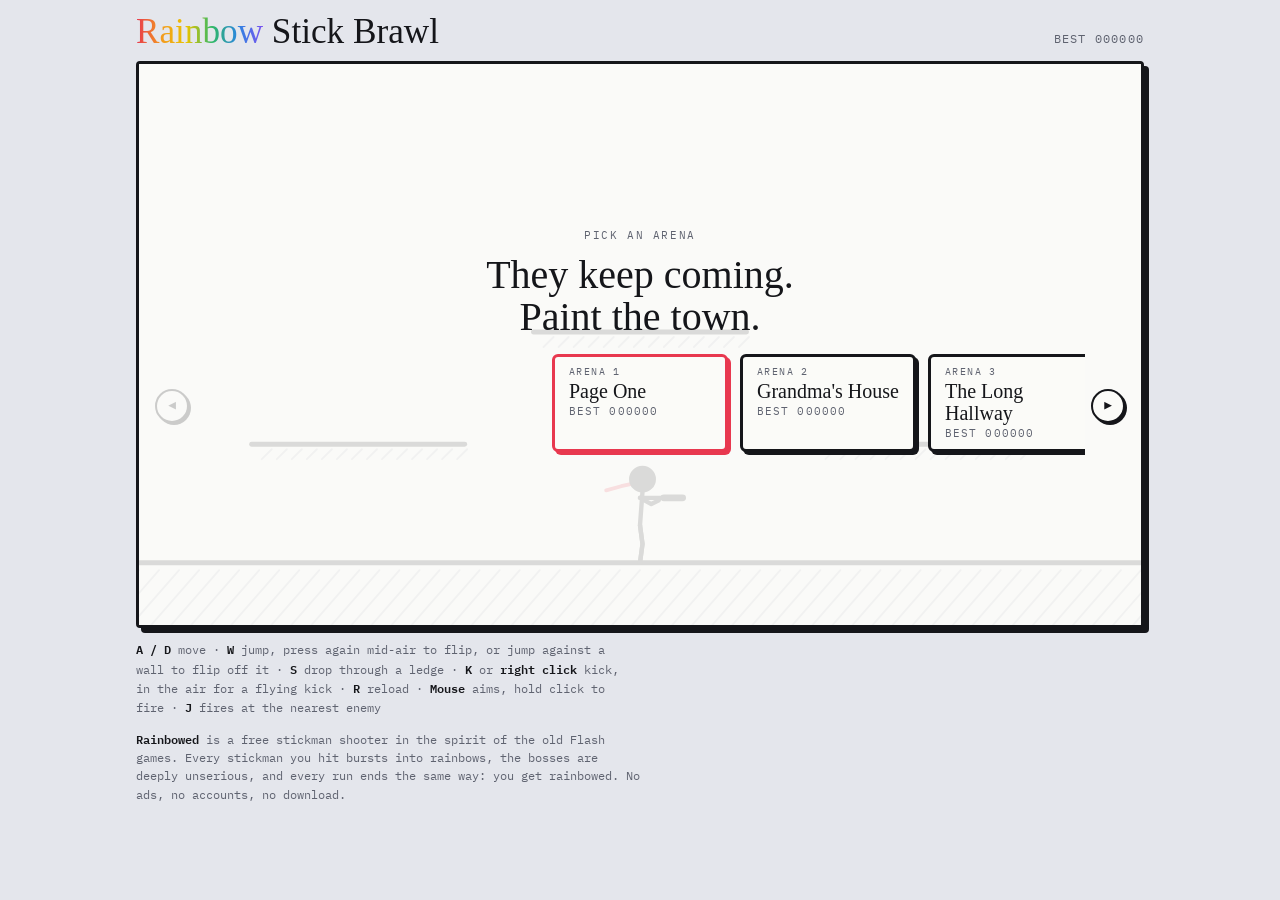
==== commit 6c3a8306: "Arena 8: The Woods, with the Trapper and the Wolf in a Backpack A clearing at night around a bonfire" ====
--- a/public/index.html
+++ b/public/index.html
@@ -110,6 +110,7 @@
 <script src="js/arenas/grandpas-farm.js"></script>
 <script src="js/arenas/creepy-cabin.js"></script>
 <script src="js/arenas/waiting-room.js"></script>
+<script src="js/arenas/the-woods.js"></script>
 <script src="js/engine/input.js"></script>
 <script src="js/engine/world.js"></script>
 <script src="js/engine/weapons.js"></script>
@@ -130,6 +131,8 @@
 <script src="js/bosses/tree.js"></script>
 <script src="js/bosses/printer.js"></script>
 <script src="js/bosses/clerk.js"></script>
+<script src="js/bosses/trapper.js"></script>
+<script src="js/bosses/wolf.js"></script>
 <script src="js/engine/update.js"></script>
 <script src="js/engine/draw.js"></script>
 <script src="js/engine/padlayout.js"></script>
--- a/public/style.css
+++ b/public/style.css
@@ -144,17 +144,26 @@
 .help b{color:var(--ink);font-weight:600}
 @media (pointer:coarse){.pad{display:flex}.help-desk{display:none}}
 @media (pointer:fine){.help-touch{display:none}}
-/* Phone sideways: controls on the sides, vertically centred where thumbs rest; the arena gets the full height */
+/* Phone sideways: the arena gets the whole screen and the buttons float over its edges.
+   There's a real margin to the screen edge so a thumb doesn't slide off Fire. */
 @media (pointer:coarse) and (orientation:landscape){
-  .wrap{max-width:none;min-height:100dvh;display:grid;grid-template-columns:1fr auto 1fr;grid-template-areas:"move stage act";align-items:center;gap:10px;padding-block:6px;padding-left:max(24px,calc(env(safe-area-inset-left,0px) + 12px));padding-right:max(24px,calc(env(safe-area-inset-right,0px) + 12px))}
+  /* the arena takes the whole screen and the buttons float over its edges, see-through */
+  .wrap{max-width:none;min-height:100dvh;display:flex;align-items:center;justify-content:center;padding:6px 0;box-sizing:border-box}
   .bar,.help,.about{display:none}
-  .stage{grid-area:stage;max-width:none;margin:0}
+  .stage{max-width:none;margin:0;width:min(calc(100vw - 2 * max(8px, env(safe-area-inset-left,0px), env(safe-area-inset-right,0px))),calc((100dvh - 12px) * 16 / 9))}
   .pad{display:contents}
   .wrap,.pad{--bs:calc(52px * var(--pad-scale, 1))}
-  .stage{width:min(calc(100vw - var(--bs) * 4.88 - 84px),calc((100dvh - 16px) * 16 / 9))}
-  /* each side's height is set by the Move buttons editor (--pad-left / --pad-right, in % of screen height) */
-  .rack-l{grid-area:move;align-self:start;justify-self:center;margin-top:calc(var(--pad-left, 18) * 1dvh)}
-  .rack-r{grid-area:act;align-self:start;justify-self:center;margin-top:calc(var(--pad-right, 14) * 1dvh)}
+  .rack{position:fixed;z-index:5;pointer-events:none;transition:opacity .2s}
+  .rack button{pointer-events:auto;opacity:.5;background:color-mix(in srgb,var(--paper) 70%,transparent);box-shadow:2px 2px 0 color-mix(in srgb,var(--ink) 50%,transparent)}
+  .rack .fire{background:color-mix(in srgb,var(--accent) 80%,transparent)}
+  .rack button.on{opacity:1}
+  .rack-l{left:max(30px,calc(env(safe-area-inset-left,0px) + 18px));top:calc(var(--pad-left, 18) * 1dvh)}
+  .rack-r{right:max(30px,calc(env(safe-area-inset-right,0px) + 18px));top:calc(var(--pad-right, 14) * 1dvh)}
+  /* menus up: the buttons get out of the way of the arena arrows and the initials */
+  body:has(#overlay:not([hidden])) .rack{opacity:0}
+  body:has(#overlay:not([hidden])) .rack button{pointer-events:none}
+  body.editing .rack{pointer-events:auto}
+  body.editing .rack button{opacity:.85}
   #overlay.picking #edit-pad{display:inline-block;font-size:.8rem;padding:4px 14px}
 }
 
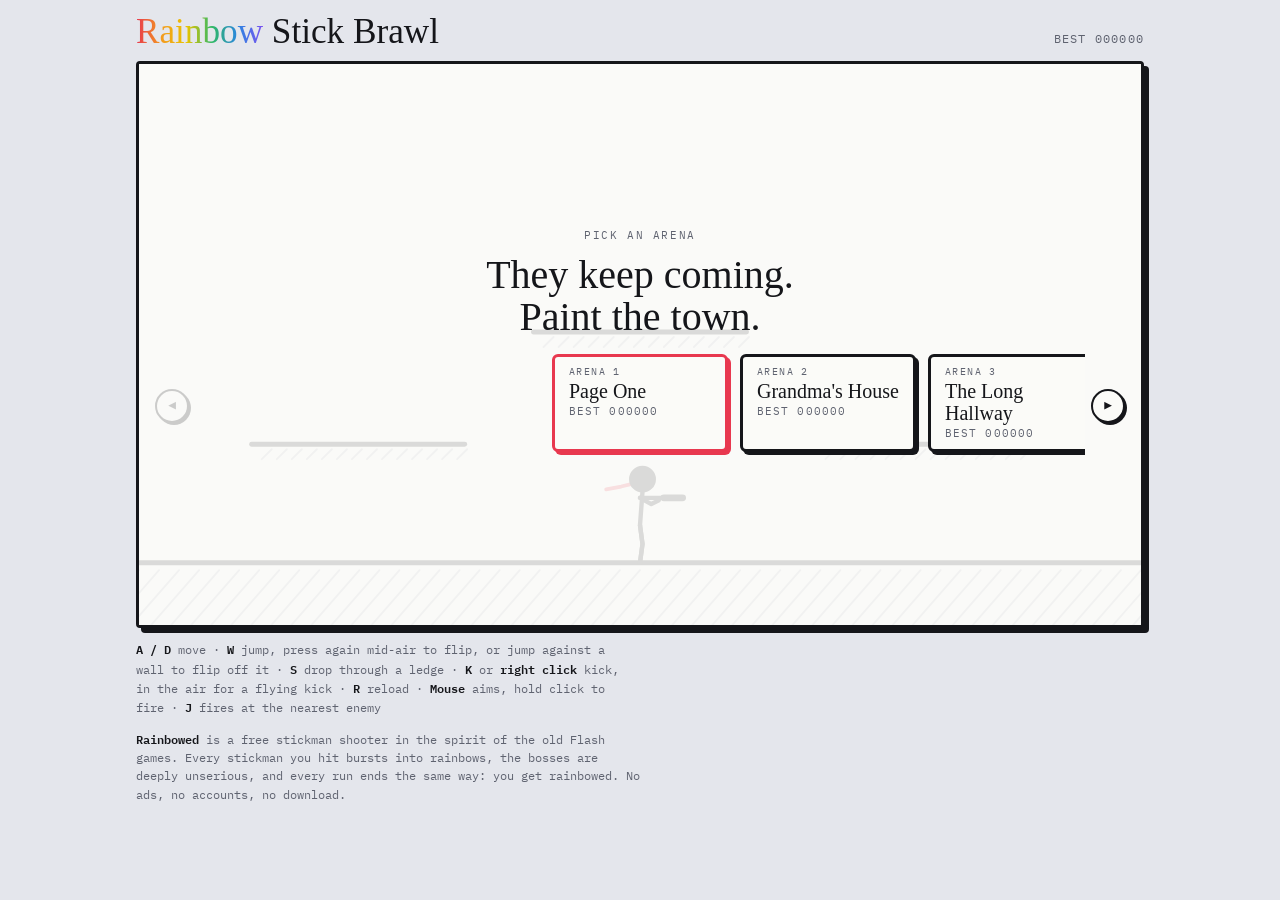
==== commit 525b4ee9: "Arena 9: The Fishing Cabin, with the Mosquito and THE SNORE 3 a.m. in a fishing cabin's living room," ====
--- a/public/index.html
+++ b/public/index.html
@@ -111,6 +111,7 @@
 <script src="js/arenas/creepy-cabin.js"></script>
 <script src="js/arenas/waiting-room.js"></script>
 <script src="js/arenas/the-woods.js"></script>
+<script src="js/arenas/fishing-cabin.js"></script>
 <script src="js/engine/input.js"></script>
 <script src="js/engine/world.js"></script>
 <script src="js/engine/weapons.js"></script>
@@ -133,6 +134,8 @@
 <script src="js/bosses/clerk.js"></script>
 <script src="js/bosses/trapper.js"></script>
 <script src="js/bosses/wolf.js"></script>
+<script src="js/bosses/mosquito.js"></script>
+<script src="js/bosses/snore.js"></script>
 <script src="js/engine/update.js"></script>
 <script src="js/engine/draw.js"></script>
 <script src="js/engine/padlayout.js"></script>
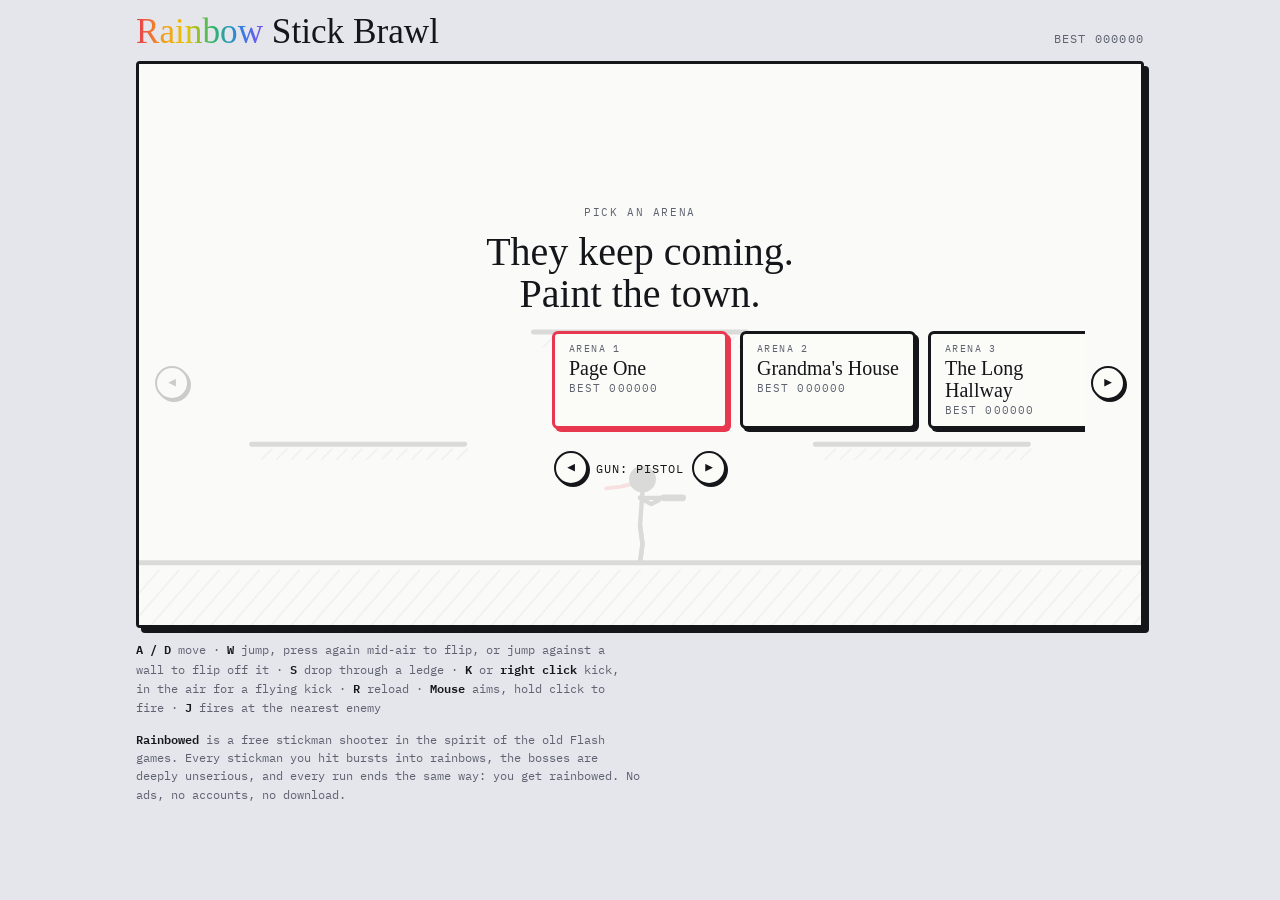
==== commit a5bd39c7: "Guns: unlock the shotgun and the rifle, and pick one before a run A gun row under the arena cards (◀" ====
--- a/public/index.html
+++ b/public/index.html
@@ -64,7 +64,8 @@
       <ol class="board" id="ov-board" hidden></ol>
       <p id="ov-text">Stickmen pour in from both sides and drop from the sky. Every third kill in a row slows time. Reach 25 kills and something big shows up.</p>
       <div class="arena-row"><button class="row-arrow" id="arena-prev" type="button" aria-label="Previous arenas">◀</button><div class="arenas" id="arena-list"></div><button class="row-arrow" id="arena-next" type="button" aria-label="More arenas">▶</button></div>
-      <button class="go ghost" id="edit-pad" type="button">Move buttons</button>
+      <!-- which gun you bring: picked here, never swapped during a run -->
+      <div class="gun-row" id="gun-row"><button class="row-arrow" id="gun-prev" type="button" aria-label="Previous gun">◀</button><span class="gun-name" id="gun-name">Gun: Pistol</span><button class="row-arrow" id="gun-next" type="button" aria-label="Next gun">▶</button><button class="go ghost" id="edit-pad" type="button">Move buttons</button></div>
       <div class="actions" id="ov-actions" hidden>
         <button class="go" id="go" type="button">Again</button>
         <button class="go ghost" id="to-arenas" type="button">Arenas</button>
--- a/public/style.css
+++ b/public/style.css
@@ -132,6 +132,14 @@
 .pad .fire.on{background:var(--ink)}
 .pad .small{font-size:calc(var(--bs) * .22)}
 #edit-pad{display:none}
+/* the gun picker, under the arena row */
+#overlay .gun-row{display:none}
+#overlay.picking .gun-row{display:flex;align-items:center;justify-content:center;flex-wrap:nowrap;max-width:100%;gap:8px;font-size:.78rem;letter-spacing:.08em;text-transform:uppercase}
+#overlay .gun-name{flex:0 1 auto;min-width:0;text-align:center;color:var(--ink)}
+@media (max-width:560px){#overlay.picking .gun-row{font-size:.66rem;gap:6px}#overlay .gun-name.locked{font-size:.6rem}}
+#overlay .gun-name.locked{color:var(--muted);text-transform:none;letter-spacing:0;font-size:.72rem}
+#overlay .gun-row #edit-pad{margin-left:10px}
+#overlay .board .g{color:var(--muted);font-size:.85em;letter-spacing:.04em}
 .pad-editor{position:absolute;inset:0;z-index:3;display:flex;flex-direction:column;align-items:center;justify-content:center;gap:10px;text-align:center;padding:12px;background:color-mix(in srgb,var(--paper) 80%,transparent)}
 .pad-editor p{margin:0;font-size:.85rem;color:var(--ink)}
 .pad-editor .row{display:flex;gap:10px;align-items:center}
